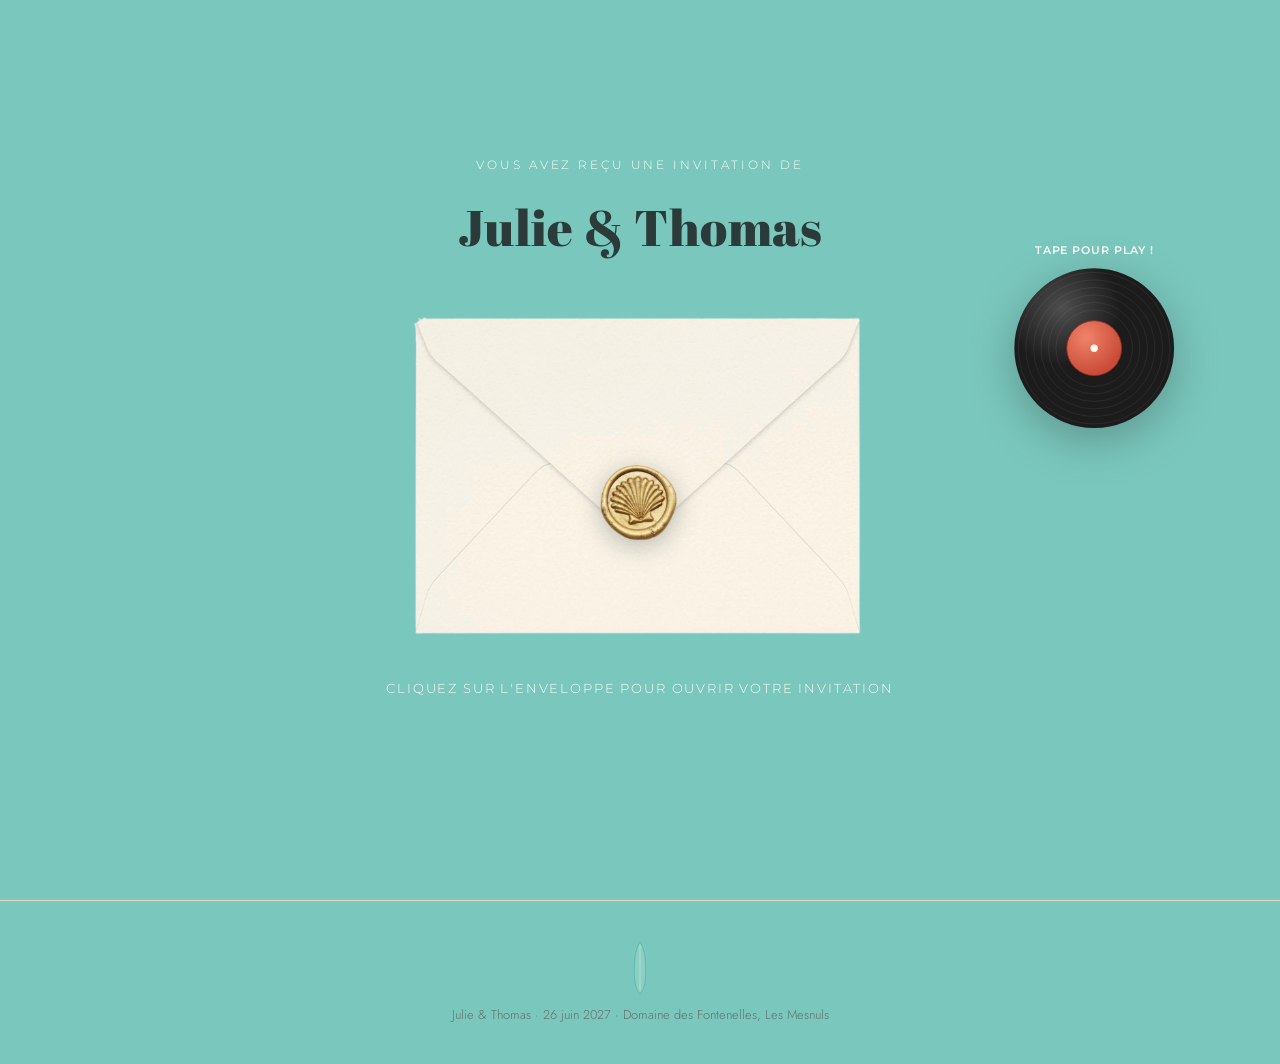
==== index.html @ ac16d042 "Site de mariage Julie & Thomas" ====
<!DOCTYPE html>
<html lang="fr">
<head>
<meta charset="UTF-8">
<meta name="viewport" content="width=device-width, initial-scale=1.0">
<title>Julie & Thomas — 26 juin 2027</title>
<meta name="description" content="Vous êtes invité(e) au mariage de Julie & Thomas, le 26 juin 2027 au Domaine des Fontenelles aux Mesnuls. Cliquez sur l'enveloppe pour découvrir l'invitation et répondre.">
<link rel="stylesheet" href="css/style.css">
</head>
<body>

<!-- Sprite d'icônes décoratives réutilisées sur la page (frangipanier, planche de surf) -->
<svg width="0" height="0" style="position:absolute" aria-hidden="true">
  <defs>
    <radialGradient id="frangipaniCenter" cx="50%" cy="50%" r="50%">
      <stop offset="0%" stop-color="#f9d16a"/>
      <stop offset="100%" stop-color="#e2835c"/>
    </radialGradient>
    <linearGradient id="frangipaniPetal" x1="50%" y1="100%" x2="50%" y2="0%">
      <stop offset="0%" stop-color="#fbe4a8"/>
      <stop offset="32%" stop-color="#fffdf8"/>
      <stop offset="100%" stop-color="#ffffff"/>
    </linearGradient>
    <symbol id="icon-frangipani" viewBox="0 0 200 200">
      <g stroke="#ecdcc0" stroke-width="1">
        <path fill="url(#frangipaniPetal)" d="M100 100 C84 88 76 55 88 24 C92 10 100 4 100 4 C100 4 108 10 112 24 C124 55 116 88 100 100 Z"/>
        <path fill="url(#frangipaniPetal)" d="M100 100 C84 88 76 55 88 24 C92 10 100 4 100 4 C100 4 108 10 112 24 C124 55 116 88 100 100 Z" transform="rotate(72 100 100)"/>
        <path fill="url(#frangipaniPetal)" d="M100 100 C84 88 76 55 88 24 C92 10 100 4 100 4 C100 4 108 10 112 24 C124 55 116 88 100 100 Z" transform="rotate(144 100 100)"/>
        <path fill="url(#frangipaniPetal)" d="M100 100 C84 88 76 55 88 24 C92 10 100 4 100 4 C100 4 108 10 112 24 C124 55 116 88 100 100 Z" transform="rotate(216 100 100)"/>
        <path fill="url(#frangipaniPetal)" d="M100 100 C84 88 76 55 88 24 C92 10 100 4 100 4 C100 4 108 10 112 24 C124 55 116 88 100 100 Z" transform="rotate(288 100 100)"/>
      </g>
      <g stroke="#e0a23f" stroke-width="1.5" stroke-linecap="round" opacity="0.6">
        <line x1="100" y1="100" x2="100" y2="78"/>
        <line x1="100" y1="100" x2="100" y2="78" transform="rotate(72 100 100)"/>
        <line x1="100" y1="100" x2="100" y2="78" transform="rotate(144 100 100)"/>
        <line x1="100" y1="100" x2="100" y2="78" transform="rotate(216 100 100)"/>
        <line x1="100" y1="100" x2="100" y2="78" transform="rotate(288 100 100)"/>
      </g>
      <circle cx="100" cy="100" r="12" fill="url(#frangipaniCenter)"/>
    </symbol>
    <symbol id="icon-frangipani-stem" viewBox="0 0 80 220">
      <path d="M40 216 C40 160 38 110 44 60 C46 40 50 25 40 6" fill="none" stroke="#4f7a63" stroke-width="4" stroke-linecap="round"/>
      <path d="M42 132 C18 124 2 102 6 76 C30 82 46 102 42 132 Z" fill="#5c8f70"/>
      <path d="M40 62 C58 52 70 30 66 6 C46 12 34 34 40 62 Z" fill="#4f7a63"/>
    </symbol>
    <symbol id="icon-surfboard" viewBox="0 0 60 200">
      <path d="M30 2 C50 30 54 90 50 140 C48 165 42 185 30 198 C18 185 12 165 10 140 C6 90 10 30 30 2 Z" fill="#8fd0c6" stroke="#3fa79c" stroke-width="2"/>
      <line x1="30" y1="14" x2="30" y2="188" stroke="#fdf8ef" stroke-width="2" opacity="0.8"/>
    </symbol>
  </defs>
</svg>

<nav class="site-nav">
  <span class="brand script">Julie &amp; Thomas</span>
  <ul>
    <li><a href="index.html">Accueil</a></li>
    <li><a href="infos.html">Infos pratiques</a></li>
    <li><a href="photos.html">Photos</a></li>
    <li><a href="index.html#rsvp-card">RSVP</a></li>
  </ul>
</nav>

<!-- ============== ÉCRAN 1 : ENVELOPPE ============== -->
<section id="envelope-screen">
  <div class="envelope-wrap">
    <p class="eyebrow">Vous avez reçu une invitation de</p>
    <h1 class="couple-names">Julie &amp; Thomas</h1>

    <div class="envelope-scene">
      <div class="envelope" id="envelope" role="button" tabindex="0" aria-label="Ouvrir l'invitation">
        <img class="envelope-photo-open" src="images/envelope-open.png" alt="Enveloppe ouverte">
        <img class="envelope-photo" src="images/envelope.png" alt="Enveloppe crème fermée">
        <img class="envelope-badge" src="images/wax-seal.png" alt="Sceau de cire doré">
      </div>
    </div>

    <p class="envelope-hint">Cliquez sur l'enveloppe pour ouvrir votre invitation</p>

    <svg class="scroll-cue" id="scroll-cue" viewBox="0 0 40 24" aria-hidden="true">
      <path d="M4 4 L20 18 L36 4" fill="none" stroke="#fffaf0" stroke-width="4" stroke-linecap="round" stroke-linejoin="round"/>
    </svg>
  </div>

  <!-- Lecteur musique : cliquer sur le vinyle lance/coupe la musique.
       En dehors de .envelope-scene à dessein : cette dernière a un
       perspective CSS qui casse position:fixed pour ses enfants. -->
  <div class="music-player">
    <p class="vinyl-caption">Tape pour play !</p>
    <button type="button" id="vinyl-button" class="vinyl-button" aria-label="Lancer la musique">
      <svg viewBox="0 0 100 100" aria-hidden="true">
        <defs>
          <radialGradient id="vinylLabel" cx="35%" cy="30%" r="70%">
            <stop offset="0%" stop-color="#f0836a"/>
            <stop offset="100%" stop-color="#c94a36"/>
          </radialGradient>
          <radialGradient id="vinylSheen" cx="30%" cy="25%" r="60%">
            <stop offset="0%" stop-color="#ffffff" stop-opacity="0.22"/>
            <stop offset="60%" stop-color="#ffffff" stop-opacity="0"/>
          </radialGradient>
        </defs>
        <circle cx="50" cy="50" r="48" fill="#1c1c1c"/>
        <circle cx="50" cy="50" r="45.5" fill="none" stroke="#333333" stroke-width="0.4"/>
        <circle cx="50" cy="50" r="41" fill="none" stroke="#333333" stroke-width="0.4"/>
        <circle cx="50" cy="50" r="36.5" fill="none" stroke="#333333" stroke-width="0.4"/>
        <circle cx="50" cy="50" r="32" fill="none" stroke="#333333" stroke-width="0.4"/>
        <circle cx="50" cy="50" r="27.5" fill="none" stroke="#333333" stroke-width="0.4"/>
        <circle cx="50" cy="50" r="23" fill="none" stroke="#333333" stroke-width="0.4"/>
        <circle cx="50" cy="50" r="48" fill="url(#vinylSheen)"/>
        <circle cx="50" cy="50" r="16.5" fill="url(#vinylLabel)" stroke="#8f2e20" stroke-width="0.5"/>
        <circle cx="50" cy="50" r="2.2" fill="#fffaf0"/>
      </svg>
    </button>
    <!-- Déposez votre morceau dans music/song.mp3 (voir README.md) -->
    <audio id="bg-audio" loop preload="none">
      <source src="music/song.mp3" type="audio/mpeg">
    </audio>
  </div>
</section>

<!-- ============== ÉCRAN 2 : RSVP (juste sous l'enveloppe ouverte) ============== -->
<section id="invitation-screen" class="hidden">
  <div class="rsvp-card" id="rsvp-card">
    <svg class="deco-flower deco-flower--corner-tl" width="34" height="34"><use href="#icon-frangipani"/></svg>
    <p class="eyebrow">Merci de répondre avant fin février 2026</p>
    <h2 class="script" style="text-align:center; font-size:2.6rem;">RSVP</h2>
    <p class="rsvp-intro">Nous avons hâte de célébrer ce jour avec vous. Merci de confirmer votre présence ci-dessous.</p>

    <div id="rsvp-form-body">
      <!--
        Envoi via FormSubmit.co (gratuit, sans compte à créer). Premier
        envoi : un email de confirmation arrive à julie78.thibaut@gmail.com,
        il faut cliquer sur le lien "activate" une seule fois pour tout
        activer (voir README.md).
      -->
      <form id="rsvp-form" action="https://formsubmit.co/ajax/julie78.thibaut@gmail.com" method="POST">
        <input type="text" name="_honey" class="honeypot" tabindex="-1" autocomplete="off">
        <input type="hidden" name="_subject" value="Nouvelle réponse RSVP — mariage Julie & Thomas">
        <input type="hidden" name="_template" value="table">
        <input type="hidden" name="_captcha" value="false">

        <div class="field">
          <label for="name">Prénom et nom</label>
          <input type="text" id="name" name="Nom" required autocomplete="name">
        </div>

        <div class="field">
          <label for="email">Adresse email</label>
          <input type="email" id="email" name="email" required autocomplete="email">
        </div>

        <div class="field">
          <label>Serez-vous présent(e) ?</label>
          <div class="radio-group">
            <div class="radio-option">
              <input type="radio" id="present" name="Présence" value="Présent(e)" required>
              <label for="present">Oui, avec joie !</label>
            </div>
            <div class="radio-option">
              <input type="radio" id="absent" name="Présence" value="Absent(e)">
              <label for="absent">Je ne pourrai pas venir</label>
            </div>
          </div>
        </div>

        <div class="field field-hidden" id="guests-field">
          <label for="guests">Nombre de personnes (vous inclus(e))</label>
          <input type="number" id="guests" name="Nombre de personnes" min="1" max="10" value="1">
        </div>

        <div class="field">
          <label for="diet">Allergies / restrictions alimentaires</label>
          <textarea id="diet" name="Allergies"></textarea>
        </div>

        <div class="field">
          <label for="message">Un mot pour les mariés (facultatif)</label>
          <textarea id="message" name="Message"></textarea>
        </div>

        <div class="form-actions">
          <button type="submit" class="btn btn-solid">Envoyer ma réponse</button>
        </div>

        <p class="error-msg hidden" id="rsvp-error">Une erreur est survenue, merci de réessayer ou de nous contacter directement.</p>
      </form>

      <p class="form-note">Une notification par email est envoyée automatiquement aux mariés à chaque réponse.</p>
    </div>

    <div class="success-msg hidden" id="rsvp-success">
      <h3 class="script" style="font-size:2.2rem;">Merci !</h3>
      <p>Votre réponse a bien été envoyée. À très vite pour célébrer ensemble ce jour si spécial !</p>
    </div>
  </div>
</section>

<footer class="site-footer">
  <svg class="deco-surfboard" width="16" height="54"><use href="#icon-surfboard"/></svg>
  <p>Julie &amp; Thomas · 26 juin 2027 · Domaine des Fontenelles, Les Mesnuls</p>
</footer>

<script src="js/script.js"></script>
</body>
</html>
---- css/style.css ----
/* ============================================================
   Site de mariage — feuille de style principale
   Palette : sable / turquoise / corail, ambiance plage & tropicale
   (inspirée frangipanier, planche de surf, esprit vacances)
   ============================================================ */

@import url('https://fonts.googleapis.com/css2?family=Abril+Fatface&family=Cormorant+Garamond:ital,wght@0,400;0,500;0,600;1,400&family=Jost:wght@300;400;500;600&family=Montserrat:wght@400;500;600&family=Beau+Rivage&display=swap');

:root {
  --bg: #7ac7bd;
  --ivory: #f8f3e7;
  --ivory-deep: #efe4cd;
  --paper: #fffdfa;
  --cream-white: #fffaf0;
  --cream-shade: #f2e9d8;
  --ink: #2b3b3a;
  --ink-soft: #63716d;
  --gold: #3fa79c;
  --gold-soft: #8fd0c6;
  --sage: #e2835c;
  --line: #e1d8c0;
  --shadow: 0 20px 50px rgba(43, 59, 58, 0.14);
  --radius: 18px;
}

* {
  box-sizing: border-box;
}

html {
  scroll-behavior: smooth;
}

body {
  margin: 0;
  min-height: 100vh;
  background: var(--bg);
  color: var(--ink);
  font-family: 'Jost', sans-serif;
  font-weight: 300;
  overflow-x: hidden;
}

h1, h2, h3 {
  font-family: 'Cormorant Garamond', serif;
  font-weight: 500;
  margin: 0;
  color: var(--ink);
}

/* Julie & Thomas ont une police "Brittany Signature" (payante, non
   disponible en CDN gratuit). Beau Rivage est utilisée en équivalent
   libre proche visuellement en attendant un éventuel fichier de police
   sous licence à héberger nous-mêmes. */
.script {
  font-family: 'Beau Rivage', cursive;
  line-height: 1;
}

p {
  margin: 0;
  color: var(--ink-soft);
}

a {
  color: inherit;
}

img {
  max-width: 100%;
  display: block;
}

.hidden {
  display: none !important;
}

.eyebrow {
  font-family: 'Montserrat', sans-serif;
  text-transform: uppercase;
  letter-spacing: 0.25em;
  font-size: 0.72rem;
  color: var(--gold);
}

.btn {
  display: inline-block;
  padding: 14px 34px;
  border-radius: 999px;
  border: 1px solid var(--gold);
  background: transparent;
  color: var(--ink);
  font-family: 'Jost', sans-serif;
  font-size: 0.95rem;
  letter-spacing: 0.08em;
  text-transform: uppercase;
  cursor: pointer;
  transition: background 0.25s ease, color 0.25s ease, transform 0.2s ease;
}
.btn:hover {
  background: var(--gold);
  color: #fff;
  transform: translateY(-1px);
}
.btn-solid {
  background: var(--gold);
  color: #fff;
}
.btn-solid:hover {
  background: var(--ink);
  border-color: var(--ink);
}
.btn:disabled {
  opacity: 0.6;
  cursor: default;
  transform: none;
}

/* ---------------- Navigation ---------------- */
.site-nav {
  position: fixed;
  top: 0;
  left: 0;
  right: 0;
  z-index: 40;
  display: flex;
  align-items: center;
  justify-content: space-between;
  padding: 18px 28px;
  background: rgba(250, 246, 239, 0.85);
  backdrop-filter: blur(6px);
  border-bottom: 1px solid var(--line);
  opacity: 0;
  transform: translateY(-12px);
  pointer-events: none;
  transition: opacity 0.5s ease, transform 0.5s ease;
}
.site-nav.visible {
  opacity: 1;
  transform: translateY(0);
  pointer-events: auto;
}
.site-nav .brand {
  font-family: 'Cormorant Garamond', serif;
  font-size: 1.2rem;
  letter-spacing: 0.05em;
}
.site-nav ul {
  list-style: none;
  display: flex;
  gap: 26px;
  margin: 0;
  padding: 0;
}
.site-nav a {
  text-decoration: none;
  font-size: 0.82rem;
  letter-spacing: 0.12em;
  text-transform: uppercase;
  color: var(--ink-soft);
  transition: color 0.2s ease;
}
.site-nav a:hover,
.site-nav a.active {
  color: var(--gold);
}
.nav-toggle {
  display: none;
}

/* Pages other than index always show nav immediately */
body.subpage .site-nav {
  opacity: 1;
  transform: none;
  pointer-events: auto;
  position: static;
  backdrop-filter: none;
  background: var(--ivory-deep);
}
body.subpage {
  padding-top: 0;
}

/* ================= ENVELOPE SCREEN ================= */
#envelope-screen {
  min-height: 100vh;
  display: flex;
  align-items: center;
  justify-content: center;
  padding: 40px 20px;
  text-align: center;
}

.envelope-wrap {
  display: flex;
  flex-direction: column;
  align-items: center;
  gap: 22px;
}
.envelope-wrap .eyebrow {
  color: var(--paper);
}

/* Style "Bright Sunlist" (payant, Letterena Studios) : Abril Fatface en
   équivalent libre proche (empattements épais façon slab/didone). */
.couple-names {
  font-family: 'Abril Fatface', 'Cormorant Garamond', serif;
  font-weight: 400;
  font-size: clamp(2rem, 5.2vw, 3.1rem);
  letter-spacing: 0.01em;
}

.envelope-scene {
  position: relative;
  perspective: 1800px;
  width: 500px;
  max-width: 90vw;
}

.envelope {
  position: relative;
  z-index: 3;
  width: 100%;
  /* Ratio de la photo d'enveloppe fermée par défaut ; passe au ratio de
     la composition ouverte (plus grande, quasi carrée) une fois ouverte. */
  aspect-ratio: 577 / 433;
  transition: aspect-ratio 0.5s ease 0.3s;
  cursor: pointer;
}
.envelope.open {
  aspect-ratio: 1227 / 1282;
}

/* Enveloppe ouverte : posée en-dessous, révélée par le balayage de la
   fermée. object-fit:contain car les deux photos n'ont pas le même ratio. */
.envelope-photo-open {
  position: absolute;
  inset: 0;
  width: 100%;
  height: 100%;
  object-fit: contain;
  z-index: 1;
  /* Invisible tant que l'enveloppe n'est pas ouverte (pas seulement
     masquée derrière la fermée, qui peut avoir de fines marges
     transparentes laissant deviner ce qu'il y a dessous). */
  opacity: 0;
  transition: opacity 0.6s ease 0.2s;
}
.envelope.open .envelope-photo-open {
  opacity: 1;
}

/* Vraie photo d'enveloppe fermée (fond détouré), balayée à l'ouverture */
.envelope-photo {
  position: absolute;
  inset: 0;
  width: 100%;
  height: 100%;
  object-fit: contain;
  z-index: 2;
  clip-path: inset(0 0 0 0%);
  transition: clip-path 0.85s cubic-bezier(0.6, 0.2, 0.2, 1);
}
.envelope.open .envelope-photo {
  clip-path: inset(0 0 0 100%);
}

/* Sceau de cire doré (vraie photo détourée), posé sur la pointe du rabat */
.envelope-badge {
  position: absolute;
  top: 58%;
  left: 50%;
  transform: translate(-50%, -50%);
  width: 88px;
  height: auto;
  filter: drop-shadow(0 6px 12px rgba(43, 59, 58, 0.3));
  z-index: 5;
  transition: opacity 0.4s ease, transform 0.4s ease;
}
.envelope.open .envelope-badge {
  opacity: 0;
  transform: translate(-50%, -50%) scale(0.9);
}

.envelope-hint {
  font-family: 'Montserrat', sans-serif;
  font-size: 0.82rem;
  letter-spacing: 0.14em;
  text-transform: uppercase;
  color: var(--paper);
  animation: pulse 2.4s ease-in-out infinite;
}
@keyframes pulse {
  0%, 100% { opacity: 0.55; }
  50% { opacity: 1; }
}

/* Flèche indiquant qu'il faut scroller, affichée une fois l'enveloppe
   ouverte (à la place du texte "Cliquez sur l'enveloppe") */
.scroll-cue {
  width: 40px;
  height: 24px;
  opacity: 0;
  pointer-events: none;
  transition: opacity 0.5s ease;
}
.scroll-cue.visible {
  opacity: 1;
  animation: bounce 1.6s ease-in-out infinite;
}
@keyframes bounce {
  0%, 100% { transform: translateY(0); }
  50% { transform: translateY(8px); }
}

/* ================= INVITATION SCREEN ================= */
#invitation-screen {
  display: flex;
  flex-direction: column;
  align-items: center;
  gap: 32px;
  padding: 50px 20px 80px;
  opacity: 0;
  transform: translateY(24px);
  transition: opacity 0.8s ease, transform 0.8s ease;
}
#invitation-screen.visible {
  opacity: 1;
  transform: translateY(0);
}

/* ---- Motifs décoratifs (frangipanier / planche de surf) ---- */
.deco-flower {
  opacity: 0.9;
}
.deco-flower--top {
  margin-bottom: -6px;
}
.deco-flower--corner-tl,
.deco-flower--corner-br {
  position: absolute;
  opacity: 0.5;
}
.deco-flower--corner-tl {
  top: -8px;
  left: -8px;
  transform: rotate(-18deg);
}
.deco-flower--corner-br {
  bottom: -8px;
  right: -8px;
  transform: rotate(160deg);
}
.deco-surfboard {
  display: block;
  margin: 0 auto 10px;
  opacity: 0.85;
}

/* ================= RSVP (fusionné avec le faire-part) ================= */
.rsvp-card {
  position: relative;
  overflow: hidden;
  background: var(--paper);
  border: 1px solid var(--line);
  border-radius: var(--radius);
  box-shadow: var(--shadow);
  padding: 50px 40px;
  max-width: 540px;
  width: 100%;
}
.rsvp-card h2 {
  text-align: center;
  font-size: 2.2rem;
}
.rsvp-card > p.eyebrow {
  text-align: center;
  display: block;
}
.rsvp-intro {
  text-align: center;
  margin: 10px 0 28px;
}

.field {
  margin-bottom: 20px;
}
.field label {
  display: block;
  font-size: 0.78rem;
  letter-spacing: 0.08em;
  text-transform: uppercase;
  color: var(--ink-soft);
  margin-bottom: 8px;
}
.field input[type="text"],
.field input[type="email"],
.field input[type="number"],
.field textarea {
  width: 100%;
  padding: 12px 14px;
  border: 1px solid var(--line);
  border-radius: 10px;
  background: var(--ivory);
  font-family: 'Jost', sans-serif;
  font-size: 0.95rem;
  color: var(--ink);
}
.field textarea {
  resize: vertical;
  min-height: 90px;
}
.field input:focus,
.field textarea:focus {
  outline: none;
  border-color: var(--gold);
}

.radio-group {
  display: flex;
  gap: 14px;
  flex-wrap: wrap;
}
.radio-option {
  flex: 1;
  min-width: 160px;
}
.radio-option input {
  position: absolute;
  opacity: 0;
  pointer-events: none;
}
.radio-option label {
  display: block;
  text-align: center;
  padding: 12px 10px;
  border: 1px solid var(--line);
  border-radius: 10px;
  cursor: pointer;
  font-size: 0.88rem;
  letter-spacing: 0.03em;
  text-transform: none;
  transition: all 0.2s ease;
  color: var(--ink);
}
.radio-option input:checked + label {
  border-color: var(--gold);
  background: var(--ivory-deep);
  color: var(--gold);
}

.field-hidden {
  max-height: 0;
  overflow: hidden;
  opacity: 0;
  margin-bottom: 0;
  transition: all 0.35s ease;
}
.field-hidden.show {
  max-height: 200px;
  opacity: 1;
  margin-bottom: 20px;
}

.honeypot {
  position: absolute;
  left: -9999px;
  opacity: 0;
}

.form-actions {
  text-align: center;
  margin-top: 8px;
}

.form-note {
  text-align: center;
  font-size: 0.78rem;
  margin-top: 14px;
  color: var(--ink-soft);
}

.success-msg,
.error-msg {
  text-align: center;
  padding: 30px 10px 10px;
}
.success-msg h3 {
  font-size: 1.8rem;
  margin-bottom: 10px;
}
.error-msg {
  color: #a13f3f;
}

/* ================= SUBPAGES (infos / photos) ================= */
.page-hero {
  padding: 140px 20px 60px;
  text-align: center;
}
.page-hero .eyebrow {
  display: block;
  margin-bottom: 10px;
}
.page-hero h1 {
  font-size: clamp(2.2rem, 5vw, 3.2rem);
}

.content-wrap {
  max-width: 920px;
  margin: 0 auto;
  padding: 0 24px 100px;
}

.info-grid {
  display: grid;
  grid-template-columns: repeat(auto-fit, minmax(240px, 1fr));
  gap: 26px;
  margin-top: 30px;
}
.info-card {
  background: var(--paper);
  border: 1px solid var(--line);
  border-radius: var(--radius);
  padding: 30px 26px;
  box-shadow: var(--shadow);
}
.info-card h3 {
  font-size: 1.4rem;
  margin-bottom: 10px;
}
.info-card p {
  font-size: 0.95rem;
  line-height: 1.6;
}
.info-card .tag {
  display: inline-block;
  margin-top: 14px;
  font-size: 0.72rem;
  letter-spacing: 0.1em;
  text-transform: uppercase;
  color: var(--gold);
}

.map-wrap {
  margin-top: 40px;
  border-radius: var(--radius);
  overflow: hidden;
  border: 1px solid var(--line);
  box-shadow: var(--shadow);
}
.map-wrap iframe {
  width: 100%;
  height: 360px;
  border: 0;
  display: block;
}

.gallery-grid {
  display: grid;
  grid-template-columns: repeat(auto-fill, minmax(220px, 1fr));
  gap: 18px;
  margin-top: 30px;
}
.gallery-item {
  aspect-ratio: 1 / 1;
  border-radius: 14px;
  overflow: hidden;
  background: linear-gradient(135deg, var(--ivory-deep), var(--gold-soft));
  display: flex;
  align-items: center;
  justify-content: center;
  border: 1px solid var(--line);
}
.gallery-item img {
  width: 100%;
  height: 100%;
  object-fit: cover;
}
.gallery-placeholder-text {
  font-family: 'Cormorant Garamond', serif;
  font-style: italic;
  color: var(--ink-soft);
  font-size: 0.9rem;
  text-align: center;
  padding: 10px;
}

.gallery-empty {
  text-align: center;
  padding: 60px 20px;
  color: var(--ink-soft);
  font-style: italic;
}

.site-footer {
  text-align: center;
  padding: 40px 20px;
  font-size: 0.8rem;
  color: var(--ink-soft);
  border-top: 1px solid var(--line);
}

/* ================= RESPONSIVE ================= */
@media (max-width: 560px) {
  .site-nav {
    padding: 14px 18px;
  }
  .site-nav ul {
    gap: 14px;
  }
  .site-nav a {
    font-size: 0.7rem;
  }
  .rsvp-card {
    padding: 40px 24px;
  }
  .page-hero {
    padding: 110px 20px 40px;
  }
}

/* ================= LECTEUR MUSIQUE (VINYLE) =================
   Coordonnées calées sur la capture fournie : vinyle posé dans la marge
   droite, au niveau du titre, sans toucher l'enveloppe. */
.music-player {
  position: fixed;
  top: 27vh;
  right: 8vw;
  z-index: 60;
  display: flex;
  flex-direction: column;
  align-items: center;
  gap: 0;
}

@media (max-width: 560px) {
  .music-player {
    top: 14vh;
    right: 6vw;
  }
}

.vinyl-button {
  width: clamp(64px, 13vw, 170px);
  height: clamp(64px, 13vw, 170px);
  padding: 0;
  border: none;
  background: none;
  cursor: pointer;
  border-radius: 50%;
  filter: drop-shadow(0 12px 22px rgba(43, 59, 58, 0.35));
}
.vinyl-button:focus-visible {
  outline: 2px solid var(--gold);
  outline-offset: 3px;
}

.vinyl-button svg {
  width: 100%;
  height: 100%;
  display: block;
  animation: vinylSpin 4.5s linear infinite;
  animation-play-state: paused;
}
.vinyl-button.playing svg {
  animation-play-state: running;
}

@keyframes vinylSpin {
  to {
    transform: rotate(360deg);
  }
}

/* Texte courbé sous le vinyle, suit la même courbure que le disque
   (rayon proche de celui du disque, tracé droite→gauche : c'est le seul
   sens qui donne un texte lisible à l'endroit sur un arc du bas). */
.vinyl-caption {
  font-family: 'Montserrat', sans-serif;
  font-weight: 600;
  font-size: 0.7rem;
  letter-spacing: 0.08em;
  text-transform: uppercase;
  color: var(--paper);
  text-align: center;
  margin-bottom: 8px;
  max-width: clamp(64px, 13vw, 170px);
}
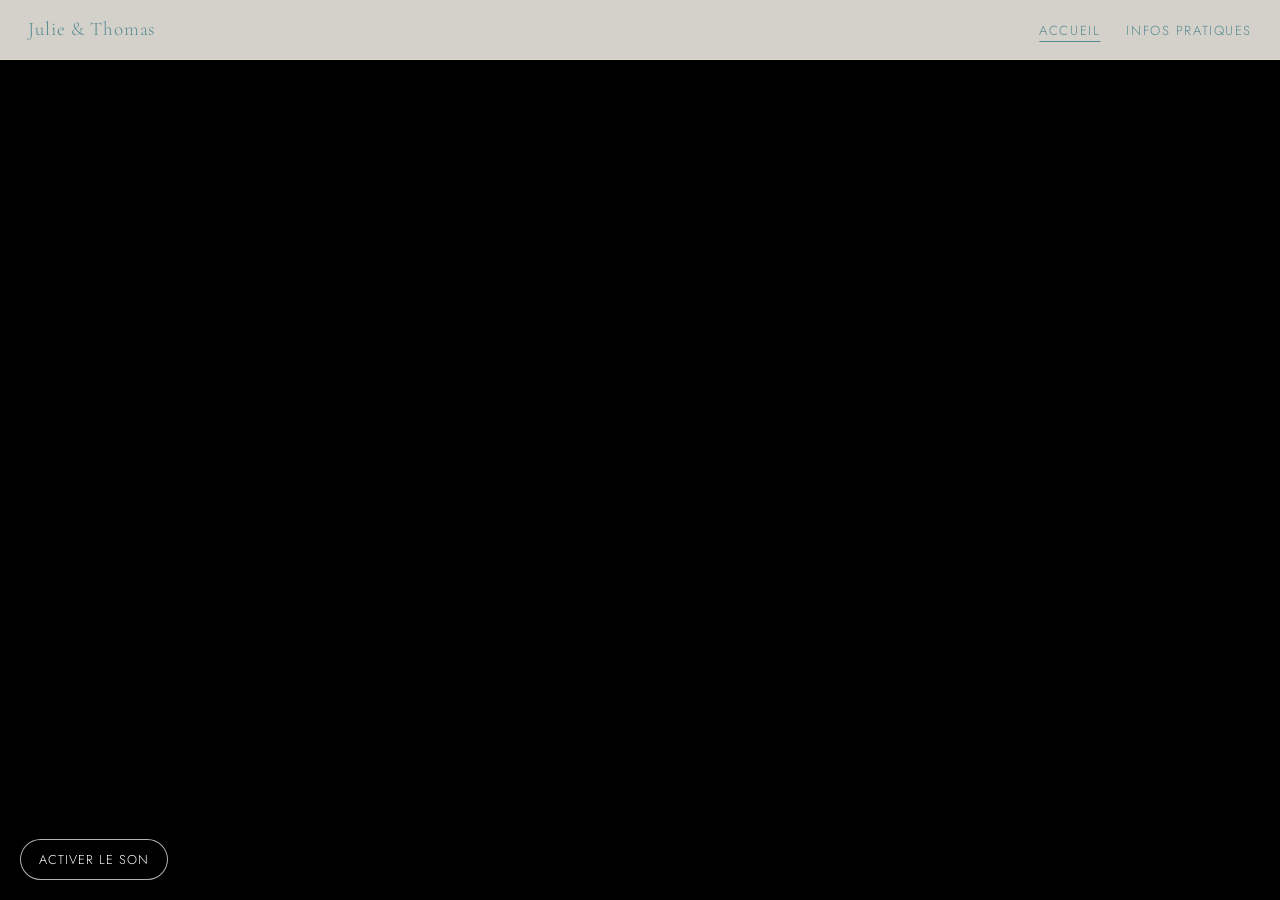
==== commit 75c7151f: "Accueil en vidéo plein écran, RSVP compact qui apparaît après 5 s, couleur #568b91, date limite 1er " ====
--- a/index.html
+++ b/index.html
@@ -4,7 +4,7 @@
 <meta charset="UTF-8">
 <meta name="viewport" content="width=device-width, initial-scale=1.0">
 <title>Julie & Thomas — 26 juin 2027</title>
-<meta name="description" content="Vous êtes invité(e) au mariage de Julie & Thomas, le 26 juin 2027 au Domaine des Fontenelles aux Mesnuls. Cliquez sur l'enveloppe pour découvrir l'invitation et répondre.">
+<meta name="description" content="Vous êtes invité(e) au mariage de Julie & Thomas, le 26 juin 2027 au Domaine des Fontenelles aux Mesnuls. Découvrez l'invitation et répondez-nous.">
 <link rel="stylesheet" href="css/style.css">
 </head>
 <body>
@@ -55,75 +55,22 @@
   <ul>
     <li><a href="index.html">Accueil</a></li>
     <li><a href="infos.html">Infos pratiques</a></li>
-    <li><a href="photos.html">Photos</a></li>
-    <li><a href="index.html#rsvp-card">RSVP</a></li>
   </ul>
 </nav>
 
-<!-- ============== ÉCRAN 1 : ENVELOPPE ============== -->
-<section id="envelope-screen">
-  <div class="envelope-wrap">
-    <p class="eyebrow">Vous avez reçu une invitation de</p>
-    <h1 class="couple-names">Julie &amp; Thomas</h1>
-
-    <div class="envelope-scene">
-      <div class="envelope" id="envelope" role="button" tabindex="0" aria-label="Ouvrir l'invitation">
-        <img class="envelope-photo-open" src="images/envelope-open.png" alt="Enveloppe ouverte">
-        <img class="envelope-photo" src="images/envelope.png" alt="Enveloppe crème fermée">
-        <img class="envelope-badge" src="images/wax-seal.png" alt="Sceau de cire doré">
-      </div>
-    </div>
-
-    <p class="envelope-hint">Cliquez sur l'enveloppe pour ouvrir votre invitation</p>
-
-    <svg class="scroll-cue" id="scroll-cue" viewBox="0 0 40 24" aria-hidden="true">
-      <path d="M4 4 L20 18 L36 4" fill="none" stroke="#fffaf0" stroke-width="4" stroke-linecap="round" stroke-linejoin="round"/>
-    </svg>
-  </div>
-
-  <!-- Lecteur musique : cliquer sur le vinyle lance/coupe la musique.
-       En dehors de .envelope-scene à dessein : cette dernière a un
-       perspective CSS qui casse position:fixed pour ses enfants. -->
-  <div class="music-player">
-    <p class="vinyl-caption">Tape pour play !</p>
-    <button type="button" id="vinyl-button" class="vinyl-button" aria-label="Lancer la musique">
-      <svg viewBox="0 0 100 100" aria-hidden="true">
-        <defs>
-          <radialGradient id="vinylLabel" cx="35%" cy="30%" r="70%">
-            <stop offset="0%" stop-color="#f0836a"/>
-            <stop offset="100%" stop-color="#c94a36"/>
-          </radialGradient>
-          <radialGradient id="vinylSheen" cx="30%" cy="25%" r="60%">
-            <stop offset="0%" stop-color="#ffffff" stop-opacity="0.22"/>
-            <stop offset="60%" stop-color="#ffffff" stop-opacity="0"/>
-          </radialGradient>
-        </defs>
-        <circle cx="50" cy="50" r="48" fill="#1c1c1c"/>
-        <circle cx="50" cy="50" r="45.5" fill="none" stroke="#333333" stroke-width="0.4"/>
-        <circle cx="50" cy="50" r="41" fill="none" stroke="#333333" stroke-width="0.4"/>
-        <circle cx="50" cy="50" r="36.5" fill="none" stroke="#333333" stroke-width="0.4"/>
-        <circle cx="50" cy="50" r="32" fill="none" stroke="#333333" stroke-width="0.4"/>
-        <circle cx="50" cy="50" r="27.5" fill="none" stroke="#333333" stroke-width="0.4"/>
-        <circle cx="50" cy="50" r="23" fill="none" stroke="#333333" stroke-width="0.4"/>
-        <circle cx="50" cy="50" r="48" fill="url(#vinylSheen)"/>
-        <circle cx="50" cy="50" r="16.5" fill="url(#vinylLabel)" stroke="#8f2e20" stroke-width="0.5"/>
-        <circle cx="50" cy="50" r="2.2" fill="#fffaf0"/>
-      </svg>
-    </button>
-    <!-- Déposez votre morceau dans music/song.mp3 (voir README.md) -->
-    <audio id="bg-audio" loop preload="none">
-      <source src="music/song.mp3" type="audio/mpeg">
-    </audio>
-  </div>
+<!-- ============== ÉCRAN 1 : VIDÉO PLEIN ÉCRAN ============== -->
+<section id="video-intro">
+  <video id="intro-video" src="video/intro.mp4" autoplay muted loop playsinline preload="auto"></video>
+  <button type="button" id="sound-button" class="sound-button" aria-label="Activer le son">Activer le son</button>
 </section>
 
 <!-- ============== ÉCRAN 2 : RSVP (juste sous l'enveloppe ouverte) ============== -->
-<section id="invitation-screen" class="hidden">
+<section id="invitation-screen" class="hidden" aria-live="polite">
   <div class="rsvp-card" id="rsvp-card">
     <svg class="deco-flower deco-flower--corner-tl" width="34" height="34"><use href="#icon-frangipani"/></svg>
-    <p class="eyebrow">Merci de répondre avant fin février 2026</p>
+    <p class="eyebrow">Merci de répondre avant le 1er avril 2027</p>
     <h2 class="script" style="text-align:center; font-size:2.6rem;">RSVP</h2>
-    <p class="rsvp-intro">Nous avons hâte de célébrer ce jour avec vous. Merci de confirmer votre présence ci-dessous.</p>
+    <p class="rsvp-intro">Nous avons hâte de célébrer ce jour avec vous.<br>Merci de confirmer votre présence ci-dessous.</p>
 
     <div id="rsvp-form-body">
       <!--
--- a/css/style.css
+++ b/css/style.css
@@ -13,9 +13,9 @@
   --paper: #fffdfa;
   --cream-white: #fffaf0;
   --cream-shade: #f2e9d8;
-  --ink: #2b3b3a;
-  --ink-soft: #63716d;
-  --gold: #3fa79c;
+  --ink: #568b91;
+  --ink-soft: #568b91;
+  --gold: #568b91;
   --gold-soft: #8fd0c6;
   --sage: #e2835c;
   --line: #e1d8c0;
@@ -107,8 +107,8 @@
   color: #fff;
 }
 .btn-solid:hover {
-  background: var(--ink);
-  border-color: var(--ink);
+  background: #46757b;
+  border-color: #46757b;
 }
 .btn:disabled {
   opacity: 0.6;
@@ -130,14 +130,8 @@
   background: rgba(250, 246, 239, 0.85);
   backdrop-filter: blur(6px);
   border-bottom: 1px solid var(--line);
-  opacity: 0;
-  transform: translateY(-12px);
-  pointer-events: none;
-  transition: opacity 0.5s ease, transform 0.5s ease;
-}
-.site-nav.visible {
+  /* Bandeau toujours visible, dès l'arrivée sur le site */
   opacity: 1;
-  transform: translateY(0);
   pointer-events: auto;
 }
 .site-nav .brand {
@@ -163,6 +157,10 @@
 .site-nav a:hover,
 .site-nav a.active {
   color: var(--gold);
+}
+.site-nav a.active {
+  text-decoration: underline;
+  text-underline-offset: 6px;
 }
 .nav-toggle {
   display: none;
@@ -505,6 +503,11 @@
 .page-hero h1 {
   font-size: clamp(2.2rem, 5vw, 3.2rem);
 }
+/* Titres posés directement sur le fond turquoise : en crème pour rester lisibles */
+.page-hero h1,
+.page-hero .eyebrow {
+  color: var(--paper);
+}
 
 .content-wrap {
   max-width: 920px;
@@ -514,7 +517,7 @@
 
 .info-grid {
   display: grid;
-  grid-template-columns: repeat(auto-fit, minmax(240px, 1fr));
+  grid-template-columns: repeat(auto-fit, minmax(190px, 1fr));
   gap: 26px;
   margin-top: 30px;
 }
@@ -688,3 +691,197 @@
   max-width: clamp(64px, 13vw, 170px);
 }
 
+
+/* ================= VIDÉO PLEIN ÉCRAN + RSVP ================= */
+#video-intro {
+  position: fixed;
+  inset: 0;
+  background: #000;
+  z-index: 0;
+}
+#intro-video {
+  width: 100%;
+  height: 100%;
+  object-fit: cover;
+}
+.sound-button {
+  position: absolute;
+  bottom: 20px;
+  left: 20px;
+  z-index: 2;
+  padding: 10px 18px;
+  border: 1px solid rgba(255, 255, 255, 0.7);
+  border-radius: 999px;
+  background: rgba(0, 0, 0, 0.35);
+  color: #fff;
+  font: inherit;
+  font-size: 0.8rem;
+  letter-spacing: 0.08em;
+  text-transform: uppercase;
+  cursor: pointer;
+}
+/* Le formulaire flotte au centre de la vidéo, avec défilement si l'écran est petit */
+#invitation-screen {
+  position: fixed;
+  inset: 0;
+  z-index: 30;
+  overflow-y: auto;
+  justify-content: flex-start;
+  padding: 80px 16px 40px;
+  background: rgba(0, 0, 0, 0.45);
+}
+#invitation-screen .rsvp-card {
+  margin: auto;
+  flex-shrink: 0; /* la carte garde sa hauteur complète : on défile pour voir le bouton */
+}
+body:not(.subpage) .site-footer {
+  display: none;
+}
+
+/* Apparition du formulaire : léger balayage de gauche à droite sur fond qui s'éclaircit */
+#invitation-screen {
+  transform: none;
+  transition: opacity 1.2s ease;
+}
+#invitation-screen .rsvp-card {
+  clip-path: inset(0 100% 0 0 round var(--radius));
+  transition: clip-path 1.6s cubic-bezier(0.22, 0.61, 0.36, 1) 0.2s;
+}
+#invitation-screen.visible .rsvp-card {
+  clip-path: inset(0 0 0 0 round var(--radius));
+}
+@media (prefers-reduced-motion: reduce) {
+  #invitation-screen,
+  #invitation-screen .rsvp-card {
+    transition-duration: 0.01s;
+  }
+}
+
+/* ================= RSVP COMPACT : tout visible d'un coup, sans défiler ================= */
+#invitation-screen {
+  padding: 66px 12px 12px;
+}
+#invitation-screen .rsvp-card {
+  padding: 22px 28px 18px;
+  max-width: 500px;
+}
+#invitation-screen .rsvp-card > p.eyebrow {
+  font-size: 0.68rem;
+  margin: 0;
+}
+#invitation-screen .rsvp-card h2 {
+  font-size: 2.1rem !important;
+  line-height: 1.1;
+  margin: 4px 0 0;
+}
+#invitation-screen .rsvp-intro {
+  font-size: 0.9rem;
+  line-height: 1.35;
+  margin: 4px 0 14px;
+}
+#invitation-screen .field {
+  margin-bottom: 11px;
+}
+#invitation-screen .field.field-hidden.show {
+  margin-bottom: 11px;
+}
+#invitation-screen .field label {
+  font-size: 0.68rem;
+  margin-bottom: 4px;
+}
+#invitation-screen .field input[type="text"],
+#invitation-screen .field input[type="email"],
+#invitation-screen .field input[type="number"],
+#invitation-screen .field textarea {
+  padding: 8px 12px;
+  font-size: 0.9rem;
+}
+#invitation-screen .field textarea {
+  min-height: 0;
+  height: 50px;
+  resize: none;
+}
+#invitation-screen .radio-group {
+  flex-wrap: nowrap;
+  gap: 10px;
+}
+#invitation-screen .radio-option {
+  min-width: 0;
+}
+#invitation-screen .radio-option label {
+  padding: 9px 6px;
+  font-size: 0.82rem;
+}
+#invitation-screen .form-actions {
+  margin-top: 4px;
+}
+#invitation-screen .form-actions .btn {
+  padding: 11px 30px;
+  font-size: 0.9rem;
+}
+#invitation-screen .form-note {
+  font-size: 0.68rem;
+  margin-top: 8px;
+}
+@media (max-width: 560px) {
+  #invitation-screen .rsvp-card {
+    padding: 18px 18px 14px;
+  }
+  #invitation-screen .rsvp-intro {
+    font-size: 0.85rem;
+  }
+  #invitation-screen .field {
+    margin-bottom: 9px;
+  }
+  #invitation-screen .field textarea {
+    height: 42px;
+  }
+}
+@media (max-height: 740px) {
+  #invitation-screen {
+    padding-top: 58px;
+    padding-bottom: 8px;
+  }
+  #invitation-screen .rsvp-card {
+    padding-top: 12px;
+    padding-bottom: 10px;
+  }
+  #invitation-screen .rsvp-card h2 {
+    font-size: 1.7rem !important;
+  }
+  #invitation-screen .rsvp-intro {
+    font-size: 0.8rem;
+    margin-bottom: 8px;
+  }
+  #invitation-screen .field,
+  #invitation-screen .field.field-hidden.show {
+    margin-bottom: 6px;
+  }
+  #invitation-screen .field label {
+    margin-bottom: 2px;
+  }
+  #invitation-screen .field input[type="text"],
+  #invitation-screen .field input[type="email"] {
+    padding: 6px 12px;
+  }
+  #invitation-screen .field textarea {
+    height: 34px;
+    padding: 6px 12px;
+  }
+  #invitation-screen .radio-option label {
+    padding: 7px 6px;
+  }
+  #invitation-screen .form-actions .btn {
+    padding: 8px 26px;
+  }
+  #invitation-screen .form-note {
+    margin-top: 5px;
+  }
+}
+
+/* Phrases d'accroche du formulaire en noir */
+#invitation-screen .rsvp-card > p.eyebrow,
+#invitation-screen .rsvp-intro,
+#invitation-screen .form-note {
+  color: #111;
+}
